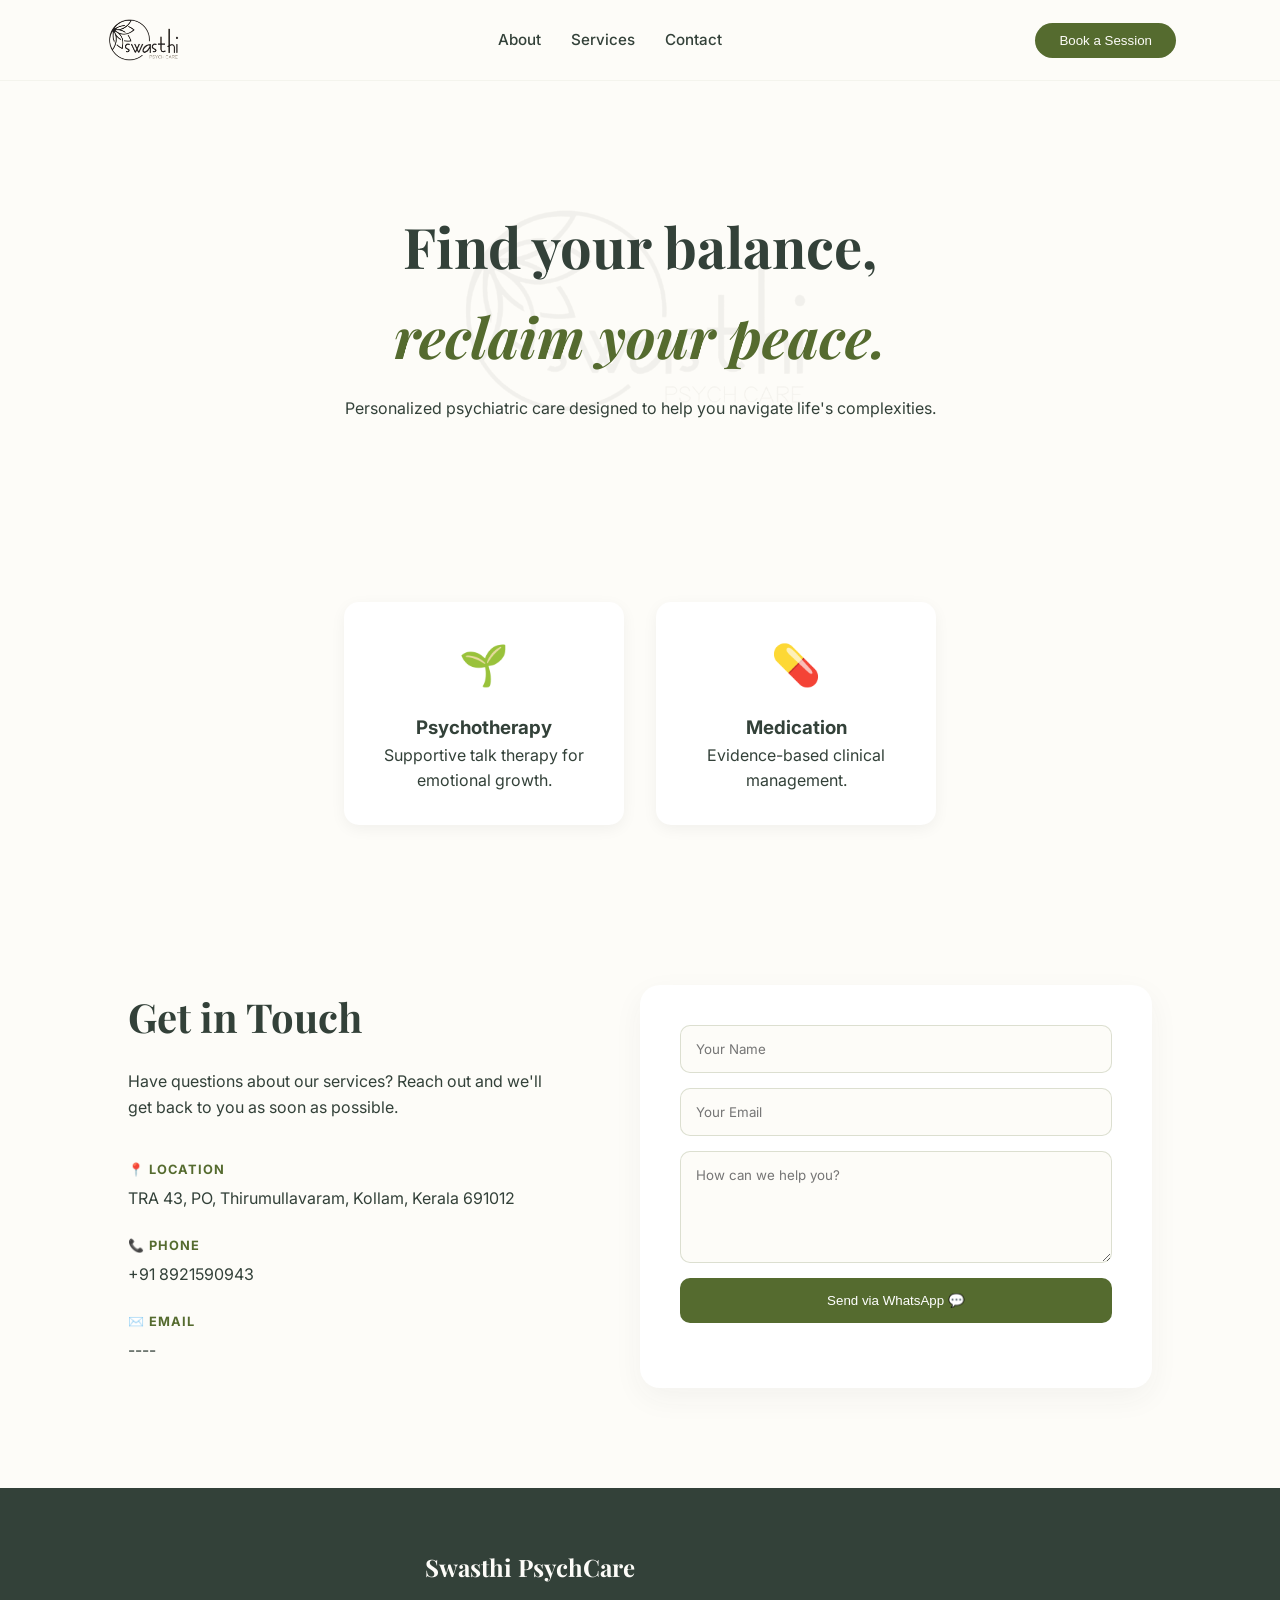
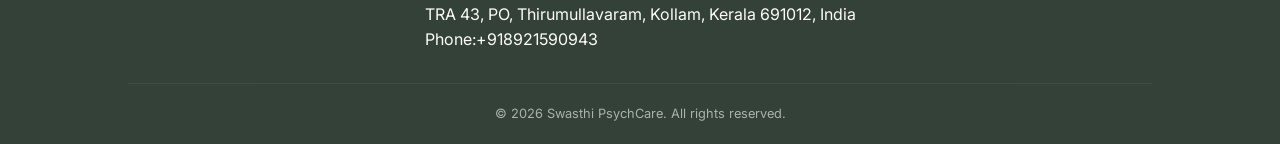
==== index.html @ f7e777e1 "updated using AI" ====
<!DOCTYPE html>
<html lang="en">
<head>
    <meta charset="UTF-8">
    <meta name="viewport" content="width=device-width, initial-scale=1.0">
    <title>Swasthi PsychCare | Mental Wellness</title>
    <link rel="stylesheet" href="style.css">
    <link href="https://fonts.googleapis.com/css2?family=Playfair+Display:italic,wght@0,700;1,700&family=Inter:wght@400;500&display=swap" rel="stylesheet">
</head>
<body>

    <nav class="navbar">
    <div class="nav-container">
        <div class="logo">
            <a href="index.html">
                <img src="swasthi.png" alt="Swasthi PsychCare Logo" class="logo-img">
            </a>
        </div>
        
        <ul class="nav-links">
            <li><a href="#about" class="nav-item">About</a></li>
            <li><a href="#services" class="nav-item">Services</a></li>
            <li><a href="#contact" class="nav-item">Contact</a></li>
        </ul>

        <div class="nav-actions">
            <button class="book-btn" id="bookBtn">Book a Session</button>
        </div>
    </div>
</nav>

    <main>
        <section class="hero">
            <h1>Find your balance, <br><span class="accent">reclaim your peace.</span></h1>
            <p>Personalized psychiatric care designed to help you navigate life's complexities.</p>
        </section>

        <section id="services" class="services-container">
            <div class="service-card" data-service="Therapy">
                <span class="icon">🌱</span>
                <h3>Psychotherapy</h3>
                <p>Supportive talk therapy for emotional growth.</p>
            </div>
            <div class="service-card" data-service="Medication">
                <span class="icon">💊</span>
                <h3>Medication</h3>
                <p>Evidence-based clinical management.</p>
            </div>
        </section>
    </main>
    <section id="contact" class="contact-section">
    <div class="contact-container">
        <div class="contact-info">
            <h2>Get in Touch</h2>
            <p>Have questions about our services? Reach out and we'll get back to you as soon as possible.</p>
            
            <div class="contact-details">
                <div class="detail-item">
                    <strong>📍 Location</strong>
                    <p>TRA 43, PO, Thirumullavaram, Kollam, Kerala 691012</p>
                </div>
                <div class="detail-item">
                    <strong>📞 Phone</strong>
                    <p>+91 8921590943</p>
                </div>
                <div class="detail-item">
                    <strong>✉️ Email</strong>
                    <p>----</p>
                </div>
            </div>
        </div>

        <form class="contact-form" id="contactForm">
            <input type="text" placeholder="Your Name" required>
            <input type="email" placeholder="Your Email" required>
            <textarea placeholder="How can we help you?" rows="5" required></textarea>
            <button type="submit" class="submit-btn">Send via WhatsApp 💬</button>
        </form>
    </div>
</section>
    <footer class="footer">
    <div class="footer-content">
        <div class="footer-info">
            <h4>Swasthi PsychCare</h4>
            <p>TRA 43, PO, Thirumullavaram, Kollam, Kerala 691012, India</p>
            <p>Phone:+918921590943</p>
        </div>
        <div class="footer-bottom">
            <p>&copy; 2026 Swasthi PsychCare. All rights reserved.</p>
        </div>
    </div>
</footer>
    <script src="script.js"></script>
</body>
</html>
---- style.css ----
/* 1. Global Resets & Accessibility */
html {
    scroll-behavior: smooth;
}
* {
    margin: 0;
    padding: 0;
    box-sizing: border-box;
    -webkit-tap-highlight-color: transparent;
}

*:focus {
    outline: none;
}

body {
    font-family: 'Inter', sans-serif;
    background-color: #FDFCF8;
    color: #334139;
    line-height: 1.6;
}

/* 2. Navbar Styling */
.navbar {
    background-color: #FDFCF8;
    padding: 15px 0;
    position: sticky;
    top: 0;
    z-index: 1000;
    border-bottom: 1px solid rgba(85, 107, 47, 0.05);
}

.nav-container {
    max-width: 1200px;
    margin: 0 auto;
    display: flex;
    justify-content: space-between;
    align-items: center;
    padding: 0 5%;
}

.logo-img {
    height: 50px; /* Adjust based on your png shape */
    width: auto;
    display: block;
}

.nav-links {
    display: flex;
    list-style: none;
    gap: 30px;
}

.nav-item {
    text-decoration: none;
    color: #334139;
    font-weight: 500;
    font-size: 0.95rem;
    transition: color 0.3s ease;
}

.nav-item:hover {
    color: #556B2F;
}

.book-btn {
    background-color: #556B2F;
    color: #FDFCF8;
    border: none;
    padding: 10px 24px;
    border-radius: 50px;
    font-weight: 500;
    cursor: pointer;
    transition: all 0.3s ease;
}

.book-btn:hover {
    background-color: #3e4f22;
    transform: translateY(-2px);
    box-shadow: 0 4px 12px rgba(85, 107, 47, 0.2);
}

.book-btn:active {
    transform: scale(0.96);
}

/* 3. Hero Section & Watermark */
.hero {
    position: relative;
    text-align: center;
    padding: 120px 10%;
    overflow: hidden;
}

.hero::before {
    content: "";
    position: absolute;
    top: 50%;
    left: 50%;
    transform: translate(-50%, -50%);
    width: 400px;
    height: 400px;
    background-image: url("swasthi.png"); /* This is your watermark logo */
    background-size: contain;
    background-repeat: no-repeat;
    background-position: center;
    opacity: 0.05; /* Keep this low so text is readable */
    z-index: -1;
}

h1 {
    font-family: 'Playfair Display', serif;
    font-size: 3.5rem;
    margin-bottom: 1rem;
}

.accent {
    color: #556B2F;
    font-style: italic;
}

/* 4. Services Section */
.services-container {
    display: flex;
    justify-content: center;
    gap: 2rem;
    padding: 60px 10%;
    flex-wrap: wrap; /* Important for mobile */
}

.service-card {
    background: white;
    padding: 30px;
    border-radius: 15px;
    box-shadow: 0 4px 15px rgba(0,0,0,0.05);
    width: 280px;
    text-align: center;
    cursor: pointer;
    transition: transform 0.3s, border 0.3s;
    border: 1px solid transparent;
}

.service-card:hover {
    transform: translateY(-10px);
    border-color: #556B2F;
}

.icon {
    font-size: 2.5rem;
    display: block;
    margin-bottom: 1rem;
}

/* 5. Footer */
.footer {
    background-color: #334139;
    color: #FDFCF8;
    padding: 60px 10% 20px 10%;
}

.footer-content {
    display: flex;
    flex-direction: column;
    align-items: center;
    gap: 30px;
}

.footer-info h4 {
    font-family: 'Playfair Display', serif;
    font-size: 1.5rem;
    margin-bottom: 15px;
}

.footer-bottom {
    border-top: 1px solid rgba(253, 252, 248, 0.1);
    width: 100%;
    padding-top: 20px;
    text-align: center;
    font-size: 0.8rem;
    opacity: 0.6;
}

/* 6. Responsive */
@media (max-width: 768px) {
    .nav-links { display: none; }
    h1 { font-size: 2.5rem; }
}

/* Contact Section */
.contact-section {
    padding: 100px 10%;
    background-color: #FDFCF8;
}

.contact-container {
    display: flex;
    gap: 80px;
    max-width: 1100px;
    margin: 0 auto;
    flex-wrap: wrap; /* Stacks on mobile */
}

.contact-info {
    flex: 1;
    min-width: 300px;
}

.contact-info h2 {
    font-family: 'Playfair Display', serif;
    font-size: 2.5rem;
    margin-bottom: 20px;
    color: #334139;
}

.contact-details {
    margin-top: 40px;
}

.detail-item {
    margin-bottom: 25px;
}

.detail-item strong {
    display: block;
    color: #556B2F;
    margin-bottom: 5px;
    text-transform: uppercase;
    font-size: 0.8rem;
    letter-spacing: 1px;
}

/* The Form */
.contact-form {
    flex: 1;
    min-width: 300px;
    display: flex;
    flex-direction: column;
    gap: 15px;
    background: white;
    padding: 40px;
    border-radius: 20px;
    box-shadow: 0 10px 30px rgba(51, 65, 57, 0.05);
}

.contact-form input, 
.contact-form textarea {
    padding: 15px;
    border: 1px solid rgba(85, 107, 47, 0.2);
    border-radius: 10px;
    font-family: inherit;
    background-color: #FDFCF8;
}

.contact-form input:focus, 
.contact-form textarea:focus {
    border-color: #556B2F;
    background-color: white;
}

.submit-btn {
    background-color: #556B2F;
    color: white;
    padding: 15px;
    border: none;
    border-radius: 10px;
    cursor: pointer;
    font-weight: 500;
    transition: 0.3s;
}

.submit-btn:hover {
    background-color: #3e4f22;
    transform: translateY(-2px);
}
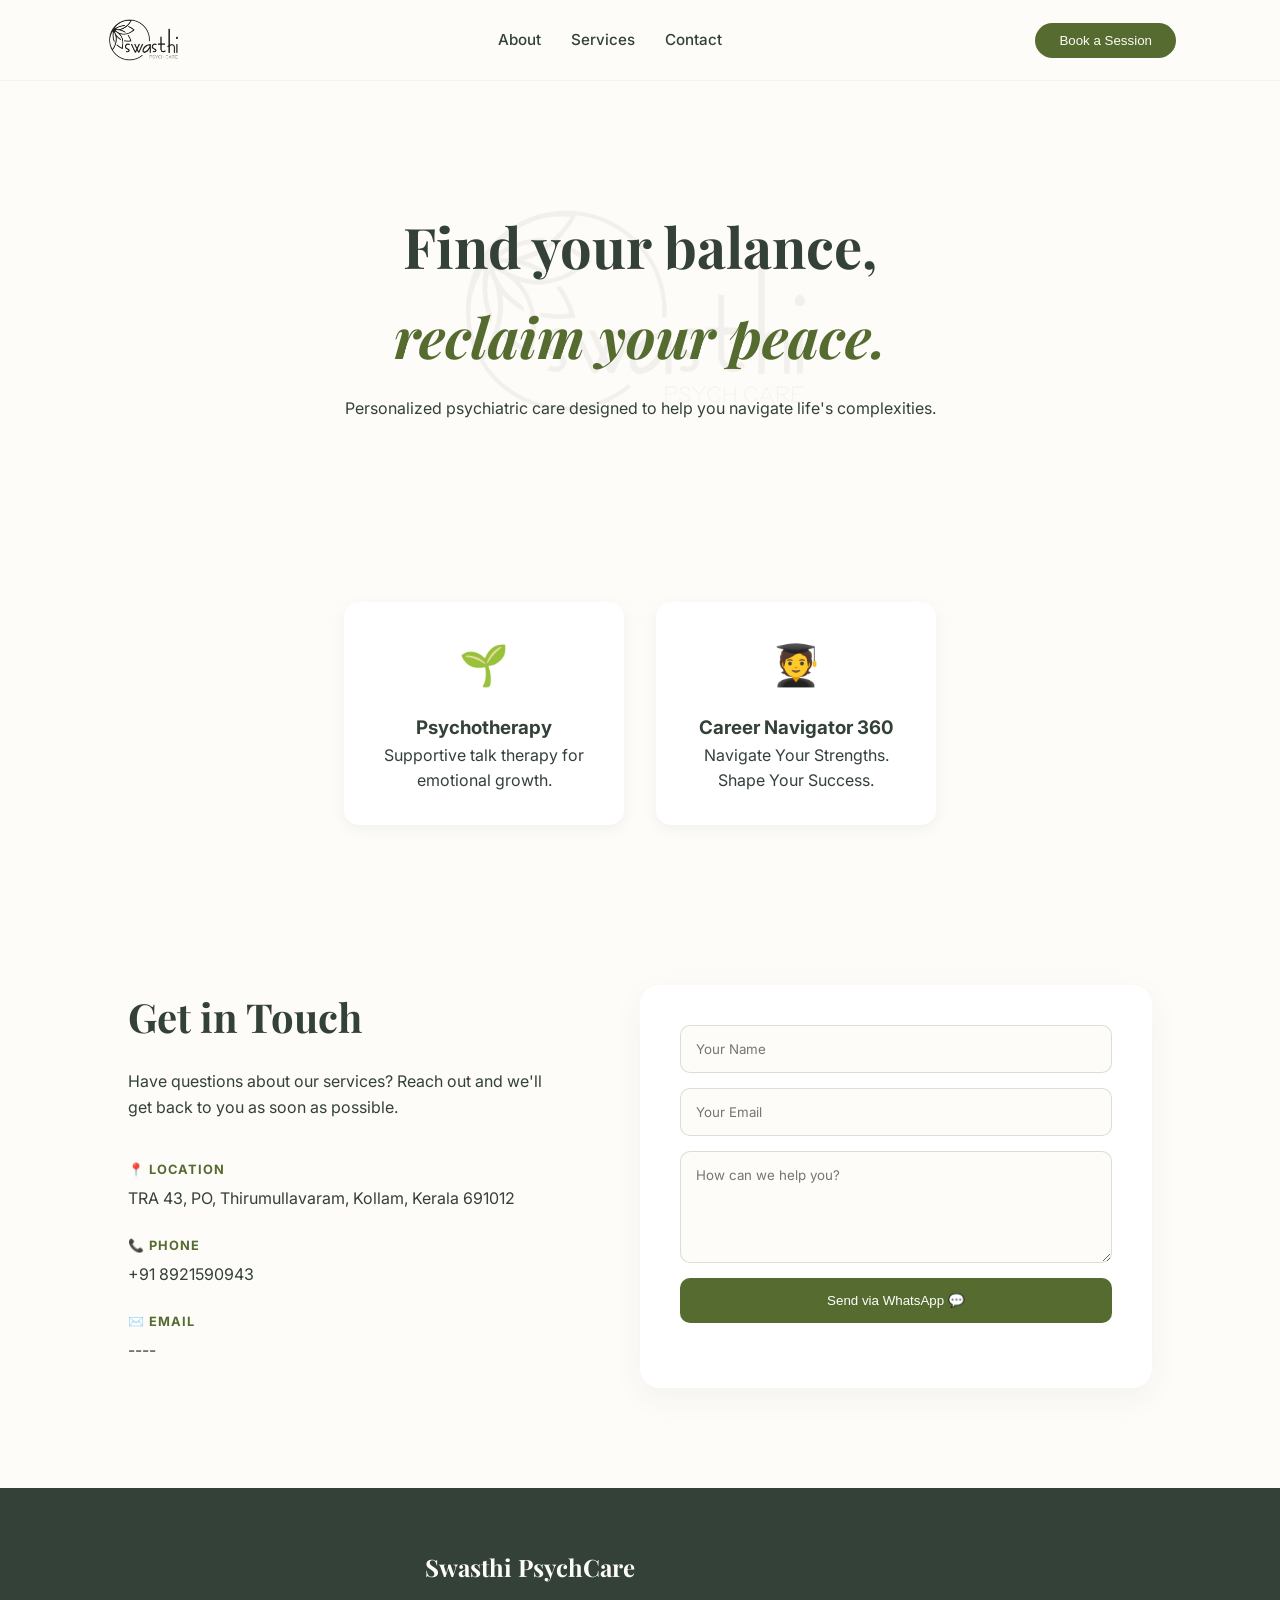
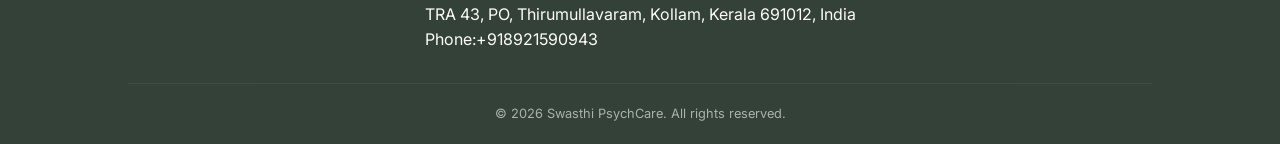
==== commit fa1011fa: "update" ====
--- a/index.html
+++ b/index.html
@@ -42,9 +42,9 @@
                 <p>Supportive talk therapy for emotional growth.</p>
             </div>
             <div class="service-card" data-service="Medication">
-                <span class="icon">💊</span>
-                <h3>Medication</h3>
-                <p>Evidence-based clinical management.</p>
+                <span class="icon">🧑‍🎓</span>
+                <h3>Career Navigator 360</h3>
+                <p>Navigate Your Strengths. Shape Your Success.</p>
             </div>
         </section>
     </main>
--- a/style.css
+++ b/style.css
@@ -271,4 +271,9 @@
 .submit-btn:hover {
     background-color: #3e4f22;
     transform: translateY(-2px);
+}
+
+a{
+    text-decoration:none;
+    color:inherit;
 }
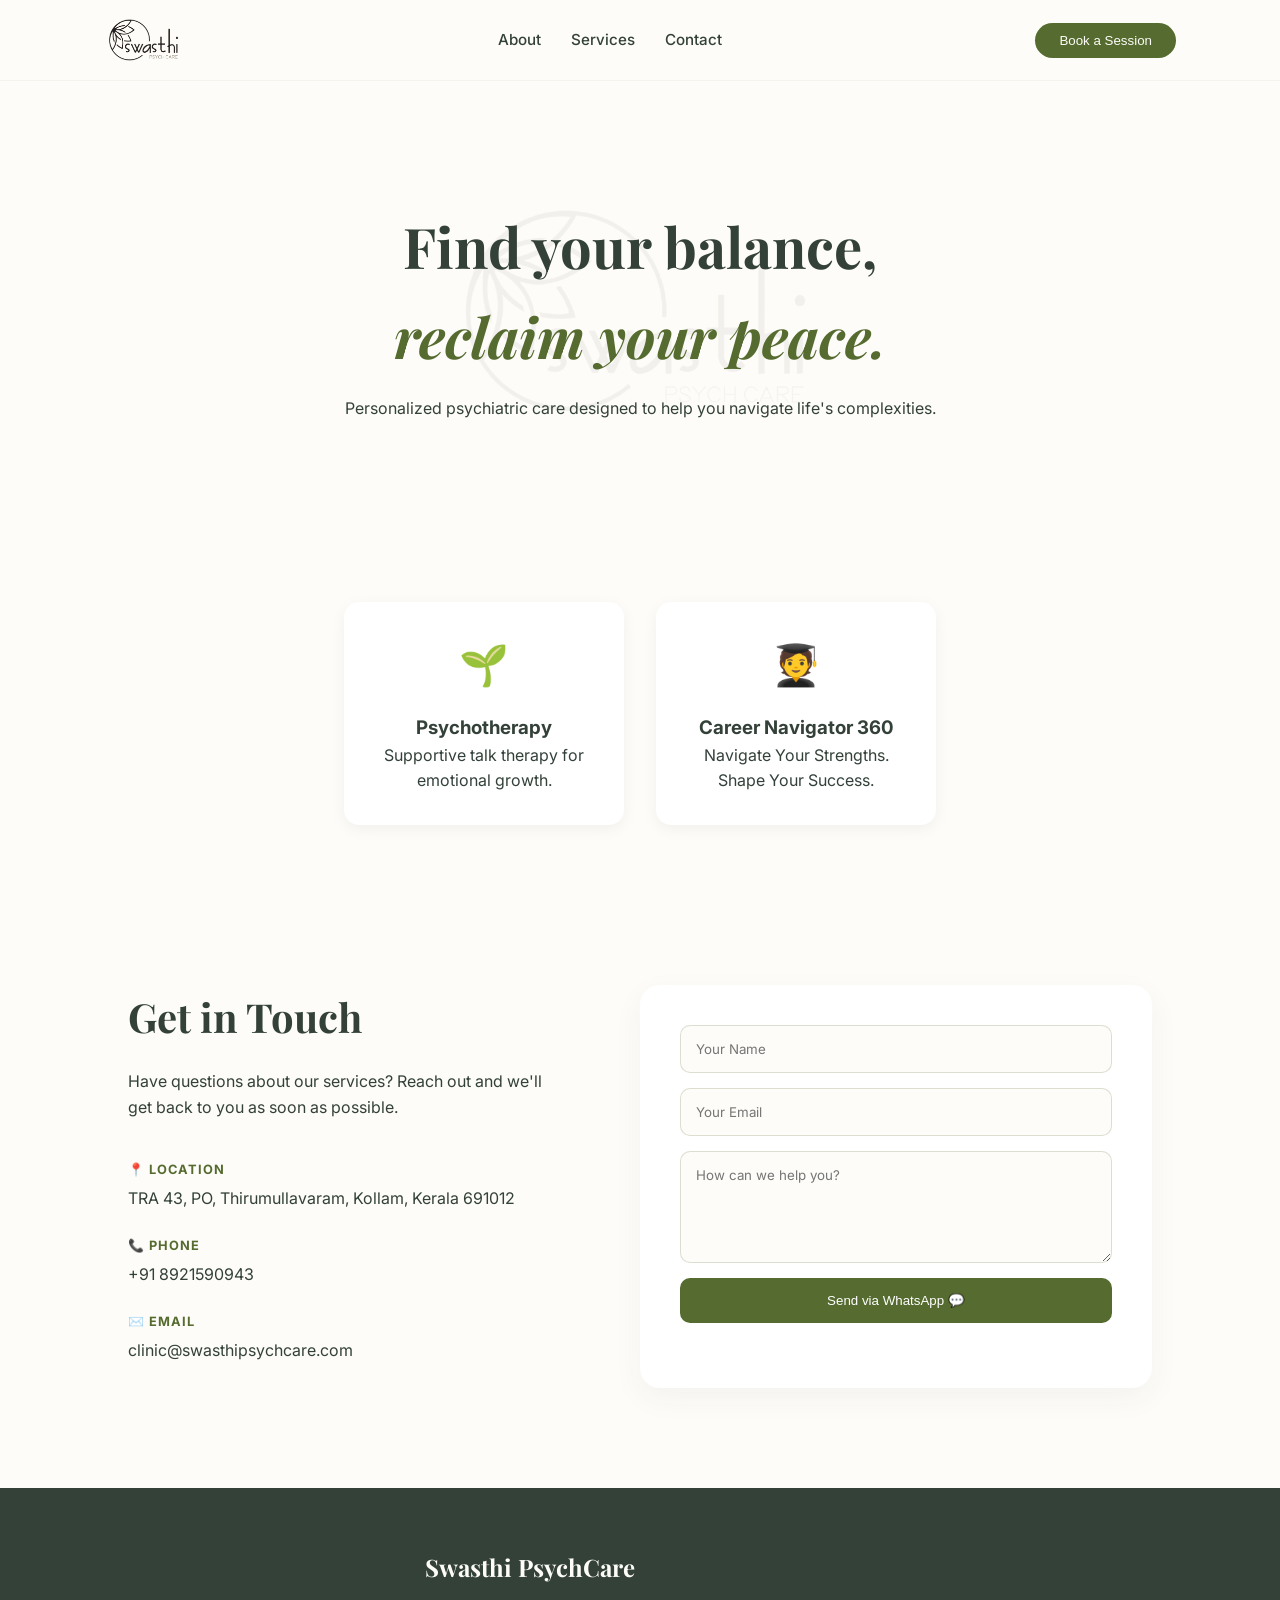
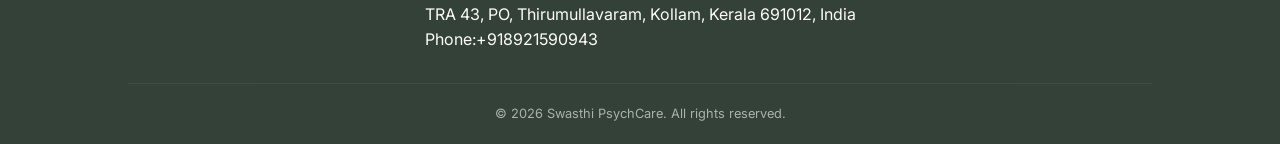
==== commit 5fd6a934: "update3" ====
--- a/index.html
+++ b/index.html
@@ -41,11 +41,12 @@
                 <h3>Psychotherapy</h3>
                 <p>Supportive talk therapy for emotional growth.</p>
             </div>
-            <div class="service-card" data-service="Medication">
+            
+            <a href="https://cn360.swasthipsychcare.com" target="_blank" class="service-card" data-service="Medication">
                 <span class="icon">🧑‍🎓</span>
                 <h3>Career Navigator 360</h3>
                 <p>Navigate Your Strengths. Shape Your Success.</p>
-            </div>
+            </a>
         </section>
     </main>
     <section id="contact" class="contact-section">
@@ -65,7 +66,7 @@
                 </div>
                 <div class="detail-item">
                     <strong>✉️ Email</strong>
-                    <p>----</p>
+                    <p>clinic@swasthipsychcare.com</p>
                 </div>
             </div>
         </div>
